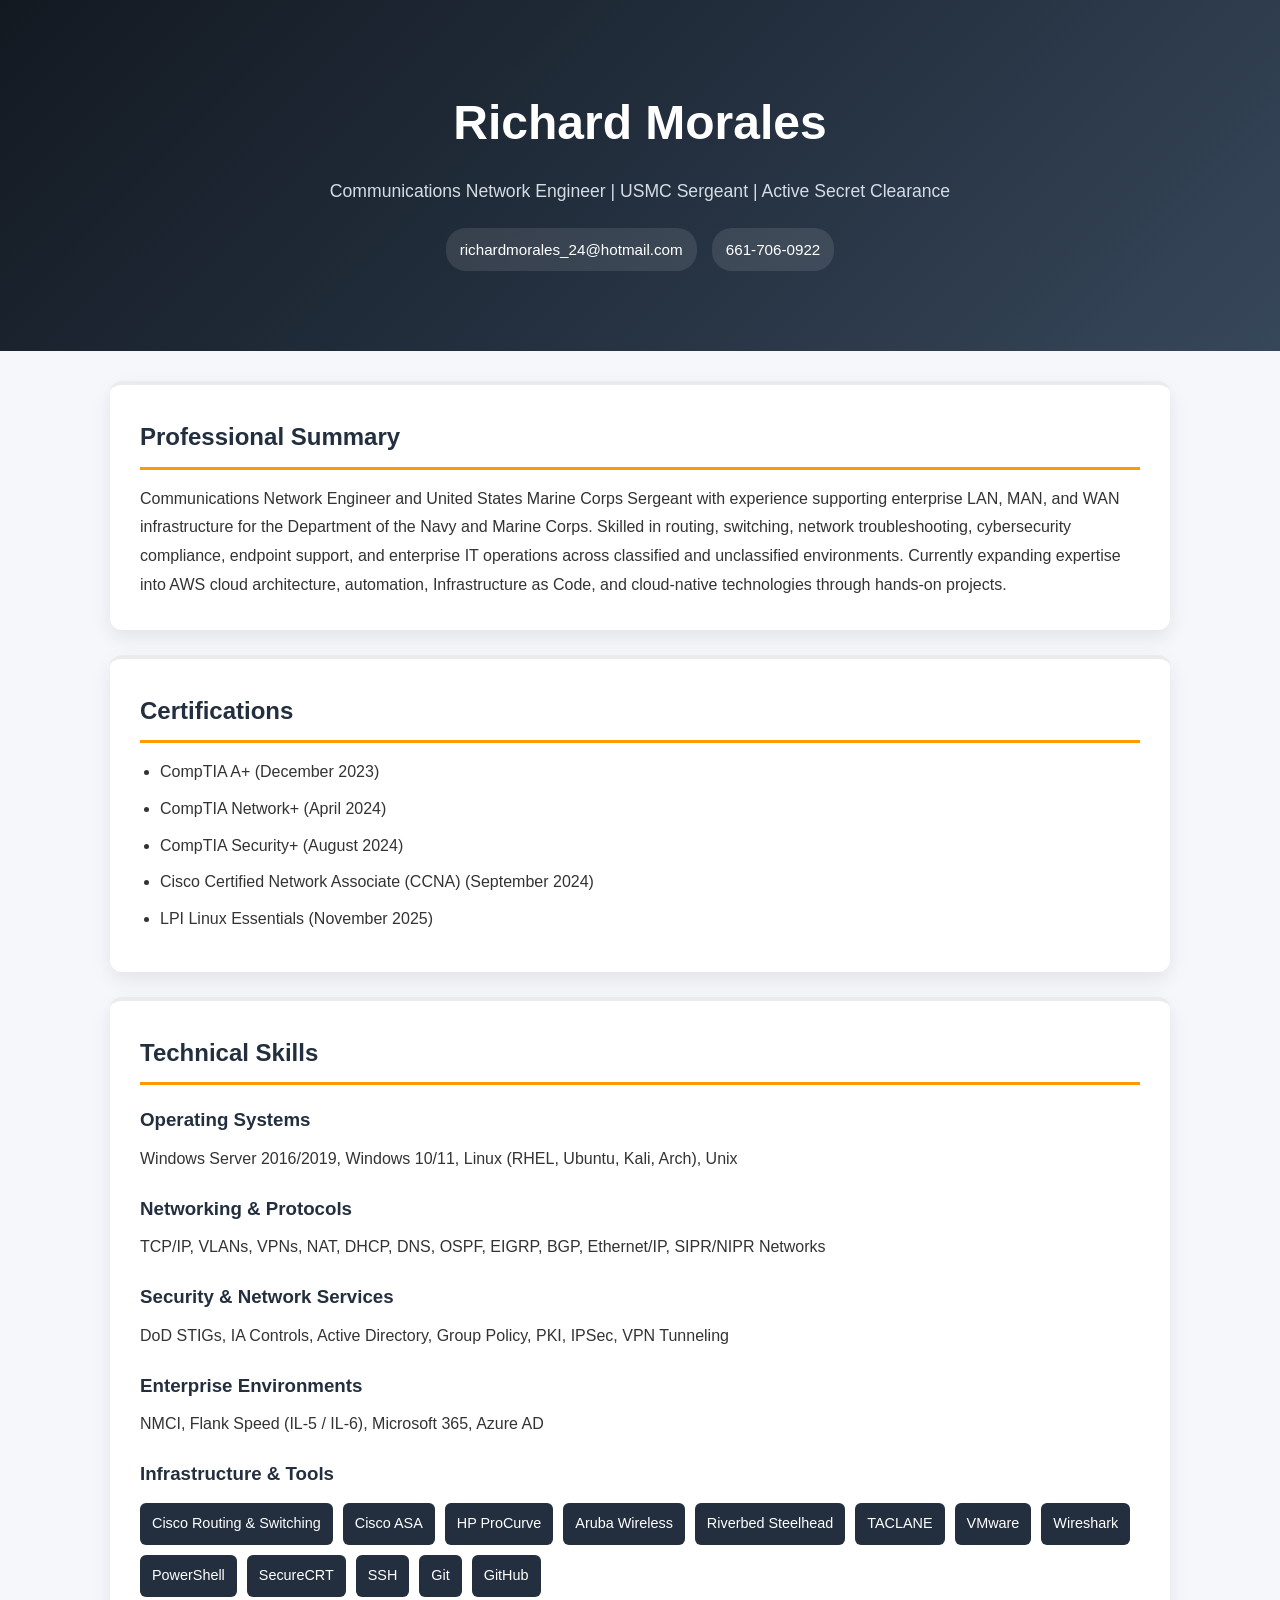
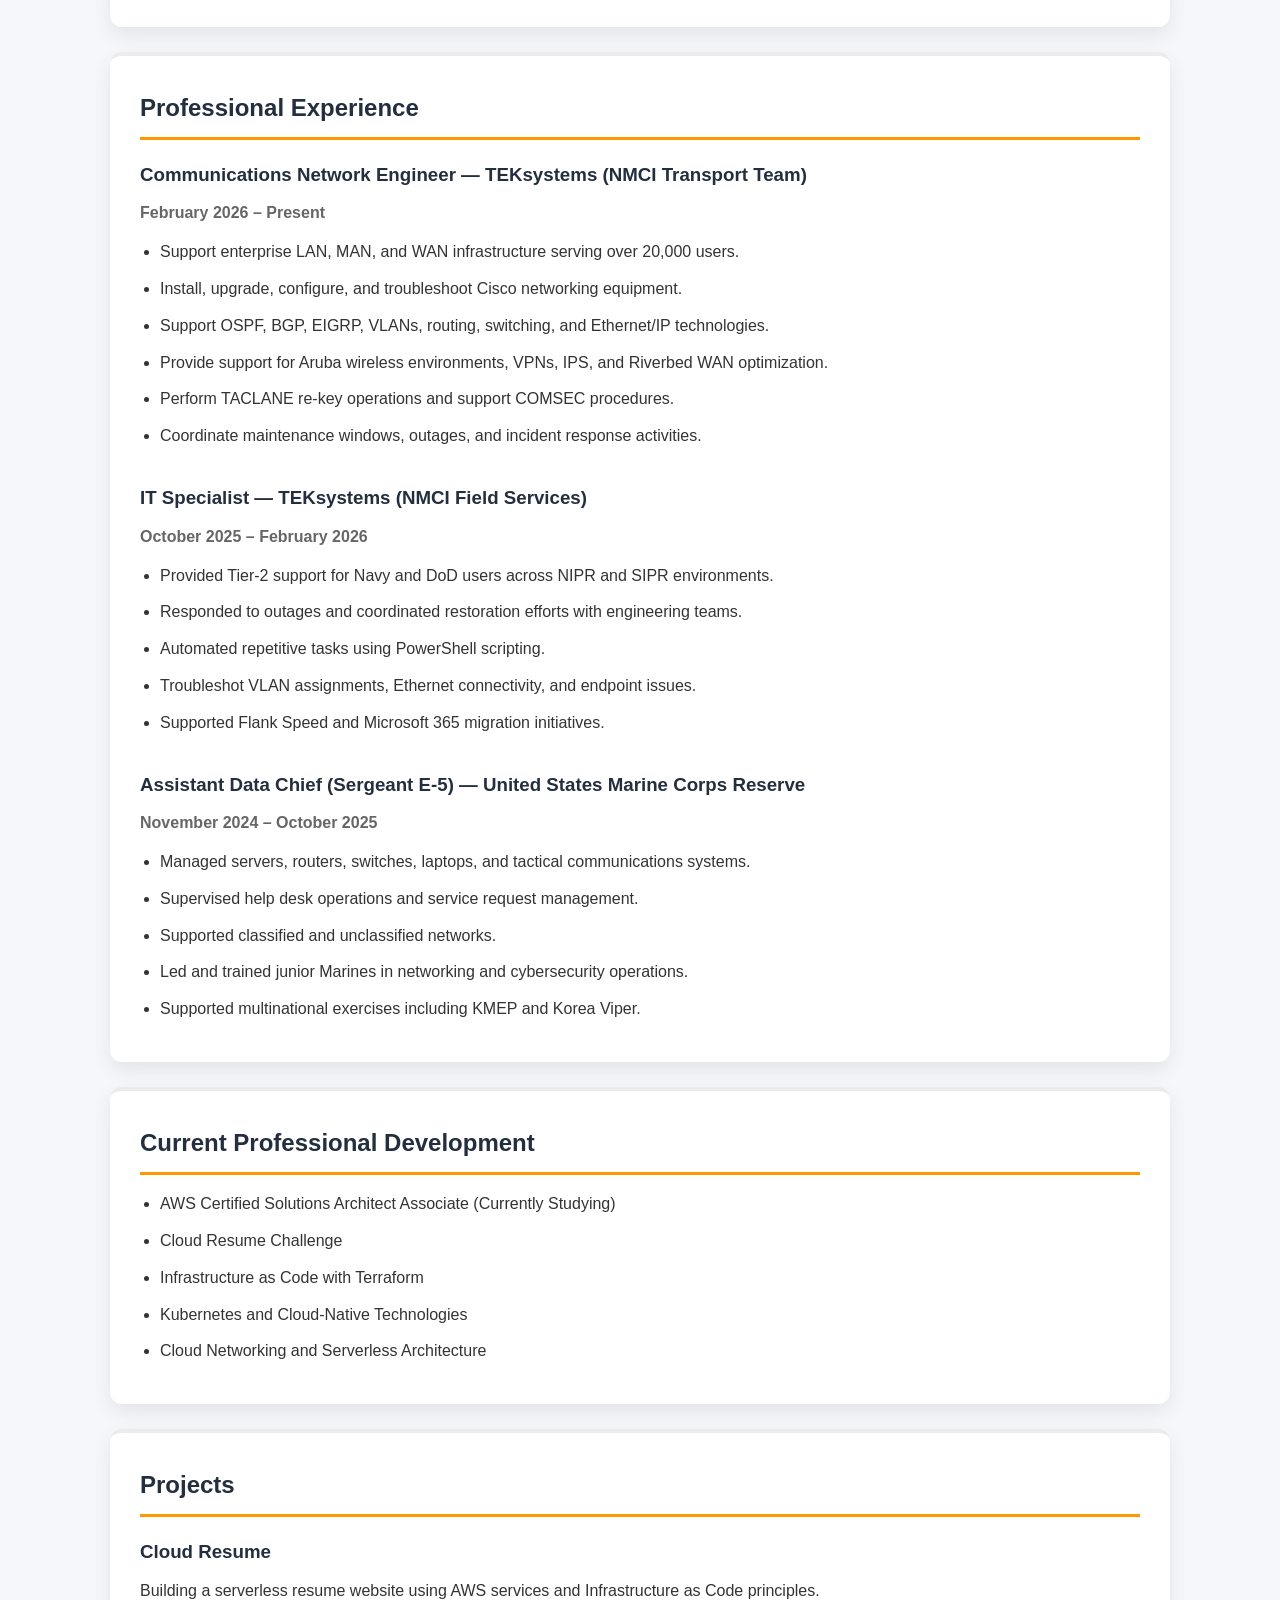
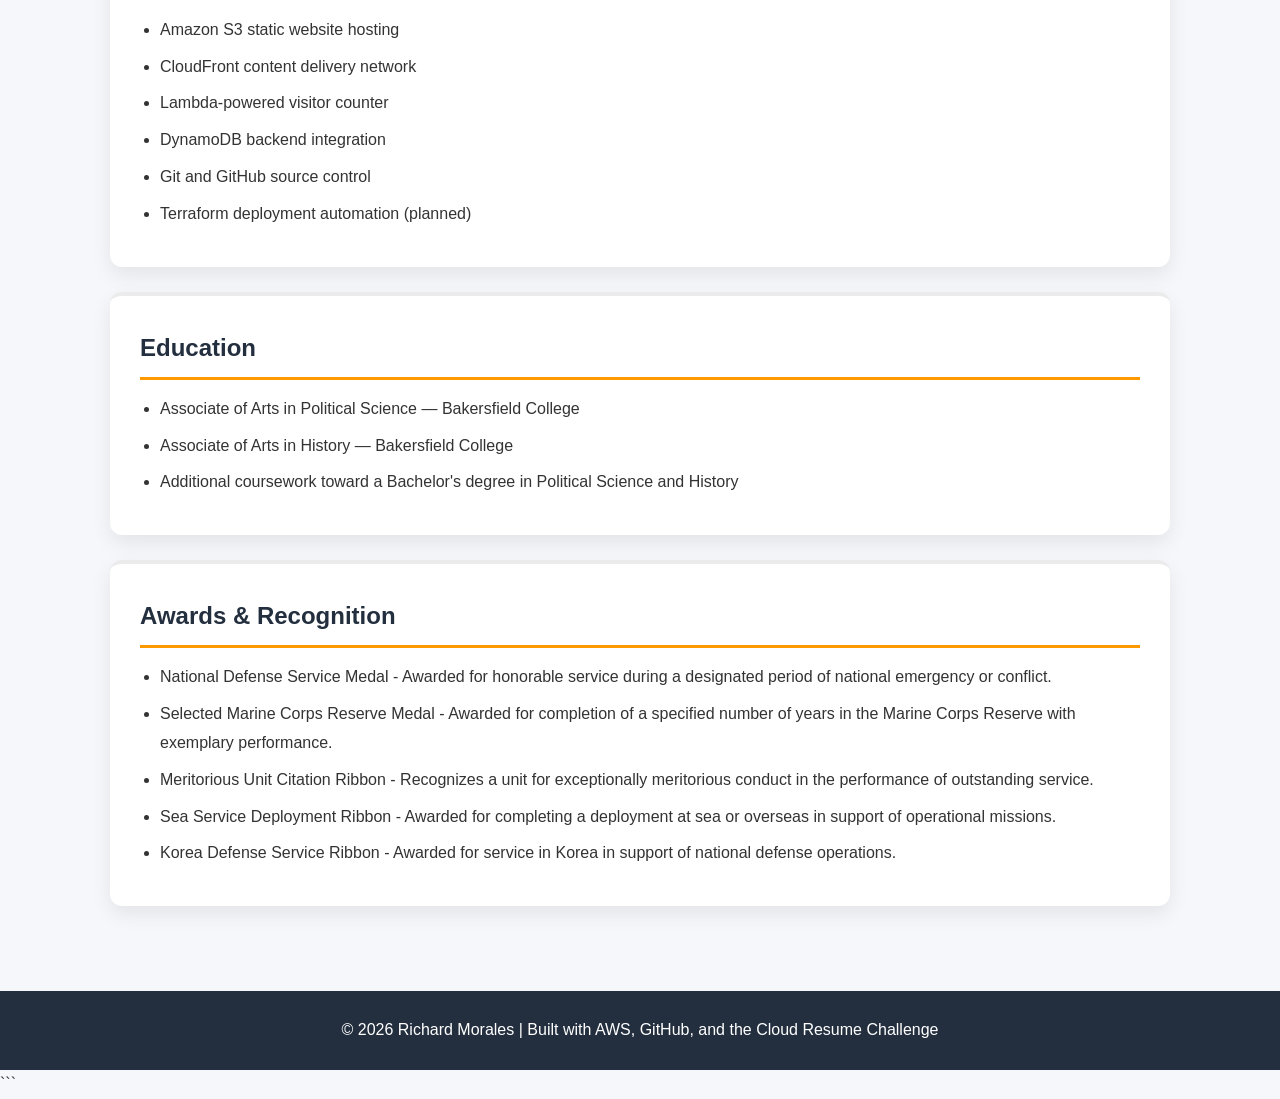
==== index.html.html @ ca12fe56 "added resume info" ====
<!DOCTYPE html>
<html lang="en">
<head>
    <meta charset="UTF-8">
    <meta name="viewport" content="width=device-width, initial-scale=1.0">
    <title>Richard Morales | Communications Network Engineer</title>

    <link rel="stylesheet" href="style.css">
</head>

<body>

<header>
    <h1>Richard Morales</h1>

    <p>
        Communications Network Engineer |
        USMC Sergeant |
        Active Secret Clearance
    </p>

    <div class="contact">
        <span>richardmorales_24@hotmail.com</span>
        <span>661-706-0922</span>
    </div>
</header>

<main class="container">

    <section class="card">
        <h2>Professional Summary</h2>

        <p>
            Communications Network Engineer and United States Marine Corps Sergeant
            with experience supporting enterprise LAN, MAN, and WAN infrastructure
            for the Department of the Navy and Marine Corps. Skilled in routing,
            switching, network troubleshooting, cybersecurity compliance,
            endpoint support, and enterprise IT operations across classified
            and unclassified environments. Currently expanding expertise into
            AWS cloud architecture, automation, Infrastructure as Code,
            and cloud-native technologies through hands-on projects.
        </p>
    </section>

    <section class="card">
        <h2>Certifications</h2>

        <ul>
            <li>CompTIA A+ (December 2023)</li>
            <li>CompTIA Network+ (April 2024)</li>
            <li>CompTIA Security+ (August 2024)</li>
            <li>Cisco Certified Network Associate (CCNA) (September 2024)</li>
            <li>LPI Linux Essentials (November 2025)</li>
        </ul>
    </section>

    <section class="card">
        <h2>Technical Skills</h2>

        <h3>Operating Systems</h3>
        <p>
            Windows Server 2016/2019, Windows 10/11,
            Linux (RHEL, Ubuntu, Kali, Arch), Unix
        </p>

        <h3>Networking & Protocols</h3>
        <p>
            TCP/IP, VLANs, VPNs, NAT, DHCP, DNS,
            OSPF, EIGRP, BGP, Ethernet/IP,
            SIPR/NIPR Networks
        </p>

        <h3>Security & Network Services</h3>
        <p>
            DoD STIGs, IA Controls, Active Directory,
            Group Policy, PKI, IPSec, VPN Tunneling
        </p>

        <h3>Enterprise Environments</h3>
        <p>
            NMCI, Flank Speed (IL-5 / IL-6),
            Microsoft 365, Azure AD
        </p>

        <h3>Infrastructure & Tools</h3>

        <div class="skills">
            <span>Cisco Routing & Switching</span>
            <span>Cisco ASA</span>
            <span>HP ProCurve</span>
            <span>Aruba Wireless</span>
            <span>Riverbed Steelhead</span>
            <span>TACLANE</span>
            <span>VMware</span>
            <span>Wireshark</span>
            <span>PowerShell</span>
            <span>SecureCRT</span>
            <span>SSH</span>
            <span>Git</span>
            <span>GitHub</span>
        </div>
    </section>

    <section class="card">
        <h2>Professional Experience</h2>

        <div class="job">
            <h3>Communications Network Engineer — TEKsystems (NMCI Transport Team)</h3>
            <p class="date">February 2026 – Present</p>

            <ul>
                <li>Support enterprise LAN, MAN, and WAN infrastructure serving over 20,000 users.</li>
                <li>Install, upgrade, configure, and troubleshoot Cisco networking equipment.</li>
                <li>Support OSPF, BGP, EIGRP, VLANs, routing, switching, and Ethernet/IP technologies.</li>
                <li>Provide support for Aruba wireless environments, VPNs, IPS, and Riverbed WAN optimization.</li>
                <li>Perform TACLANE re-key operations and support COMSEC procedures.</li>
                <li>Coordinate maintenance windows, outages, and incident response activities.</li>
            </ul>
        </div>

        <div class="job">
            <h3>IT Specialist — TEKsystems (NMCI Field Services)</h3>
            <p class="date">October 2025 – February 2026</p>

            <ul>
                <li>Provided Tier-2 support for Navy and DoD users across NIPR and SIPR environments.</li>
                <li>Responded to outages and coordinated restoration efforts with engineering teams.</li>
                <li>Automated repetitive tasks using PowerShell scripting.</li>
                <li>Troubleshot VLAN assignments, Ethernet connectivity, and endpoint issues.</li>
                <li>Supported Flank Speed and Microsoft 365 migration initiatives.</li>
            </ul>
        </div>

        <div class="job">
            <h3>Assistant Data Chief (Sergeant E-5) — United States Marine Corps Reserve</h3>
            <p class="date">November 2024 – October 2025</p>

            <ul>
                <li>Managed servers, routers, switches, laptops, and tactical communications systems.</li>
                <li>Supervised help desk operations and service request management.</li>
                <li>Supported classified and unclassified networks.</li>
                <li>Led and trained junior Marines in networking and cybersecurity operations.</li>
                <li>Supported multinational exercises including KMEP and Korea Viper.</li>
            </ul>
        </div>
    </section>

    <section class="card">
        <h2>Current Professional Development</h2>

        <ul>
            <li>AWS Certified Solutions Architect Associate (Currently Studying)</li>
            <li>Cloud Resume Challenge</li>
            <li>Infrastructure as Code with Terraform</li>
            <li>Kubernetes and Cloud-Native Technologies</li>
            <li>Cloud Networking and Serverless Architecture</li>
        </ul>
    </section>

    <section class="card">
        <h2>Projects</h2>

        <h3>Cloud Resume</h3>

        <p>
            Building a serverless resume website using AWS services and
            Infrastructure as Code principles.
        </p>

        <ul>
            <li>Amazon S3 static website hosting</li>
            <li>CloudFront content delivery network</li>
            <li>Lambda-powered visitor counter</li>
            <li>DynamoDB backend integration</li>
            <li>Git and GitHub source control</li>
            <li>Terraform deployment automation (planned)</li>
        </ul>
    </section>

    <section class="card">
        <h2>Education</h2>

        <ul>
            <li>Associate of Arts in Political Science — Bakersfield College</li>
            <li>Associate of Arts in History — Bakersfield College</li>
            <li>Additional coursework toward a Bachelor's degree in Political Science and History</li>
        </ul>
    </section>

    <section class="card">
        <h2>Awards & Recognition</h2>

        <ul>
            <li>National Defense Service Medal -  Awarded for honorable service during a designated period of national emergency or conflict. </li>
            <li>Selected Marine Corps Reserve Medal - Awarded for completion of a specified number of years in the Marine Corps Reserve with exemplary performance. </li>
            <li>Meritorious Unit Citation Ribbon - Recognizes a unit for exceptionally meritorious conduct in the performance of outstanding service.</li>
            <li>Sea Service Deployment Ribbon - Awarded for completing a deployment at sea or overseas in support of operational missions.</li>
            <li>Korea Defense Service Ribbon - Awarded for service in Korea in support of national defense operations.</li>
        </ul>
    </section>

</main>

<footer>
    © 2026 Richard Morales | Built with AWS, and GitHub
</footer>

<script src="script.js"></script>

</body>
</html>
```
---- style.css ----
/* ---------- Global Styles ---------- */

* {
    margin: 0;
    padding: 0;
    box-sizing: border-box;
}

body {
    font-family: "Segoe UI", Arial, sans-serif;
    background-color: #f5f7fa;
    color: #333;
    line-height: 1.8;
}

/* ---------- Header ---------- */

header {
    background: 
    linear-gradient(
        135deg, 
      #131921, 
      #232f3e,
      #37475a
    );
    color: white;
    text-align: center;
    padding: 80px 20px;
}

header h1 {
    font-size: 3rem;
    margin-bottom: 10px;
}

header p {
    font-size: 1.1rem;
    color: #d5dce5;
    margin-bottom: 20px;
}

.contact {
    display: flex;
    justify-content: center;
    flex-wrap: wrap;
    gap: 15px;
    font-size: 0.95rem;
}

.contact span {
    background-color: rgba(255,255,255,.1);
    padding: 8px 14px;
    border-radius: 20px;
}

/* ---------- Layout ---------- */

.container {
    max-width: 1100px;
    margin: auto;
    padding: 30px 20px;
}

/* ---------- Cards ---------- */

.card {
    background: white;
    border-radius: 12px;
    padding: 30px;
    margin-bottom: 25px;

    box-shadow:
        0 8px 20px rgba(0,0,0,.08);

    border-top: 4px solid rgba(0,0,0,.08);

    transition: transform .2s ease;
}

.card:hover {
    transform: translateY(-3px);
}

.card h2 {
    color: #232f3e;
    margin-bottom: 15px;
    padding-bottom: 8px;
    border-bottom: 3px solid #ff9900;
}

.card h3 {
    color: #232f3e;
    margin-top: 18px;
    margin-bottom: 8px;
}

/* ---------- Experience ---------- */

.job {
    margin-bottom: 30px;
}

.job:last-child {
    margin-bottom: 0;
}

.date {
    color: #666;
    font-weight: 600;
    margin-bottom: 10px;
}

/* ---------- Lists ---------- */

ul {
    margin-left: 20px;
    margin-top: 10px;
}

li {
    margin-bottom: 8px;
}

/* ---------- Skills ---------- */

.skills {
    display: flex;
    flex-wrap: wrap;
    gap: 10px;
    margin-top: 12px;
}

.skills span {
    background-color: #232f3e;
    color: white;
    padding: 8px 12px;
    border-radius: 6px;
    font-size: .9rem;
    font-weight: 500;
}

/* ---------- Project Highlights ---------- */

.project-list {
    margin-top: 15px;
}

.project-list li {
    margin-bottom: 10px;
}

/* ---------- Visitor Counter ---------- */

#visitorCount {
    font-size: 2rem;
    color: #ff9900;
    margin-top: 10px;
}

/* ---------- Footer ---------- */

footer {
    background-color: #232f3e;
    color: white;
    text-align: center;
    padding: 25px;
    margin-top: 30px;
}

/* ---------- Responsive ---------- */

@media (max-width: 768px) {

    header {
        padding: 40px 20px;
    }

    header h1 {
        font-size: 2.2rem;
    }

    header p {
        font-size: 1rem;
    }

    .contact {
        flex-direction: column;
        gap: 8px;
    }

    .card {
        padding: 20px;
    }

    .skills {
        gap: 8px;
    }

    .skills span {
        font-size: .85rem;
    }
}
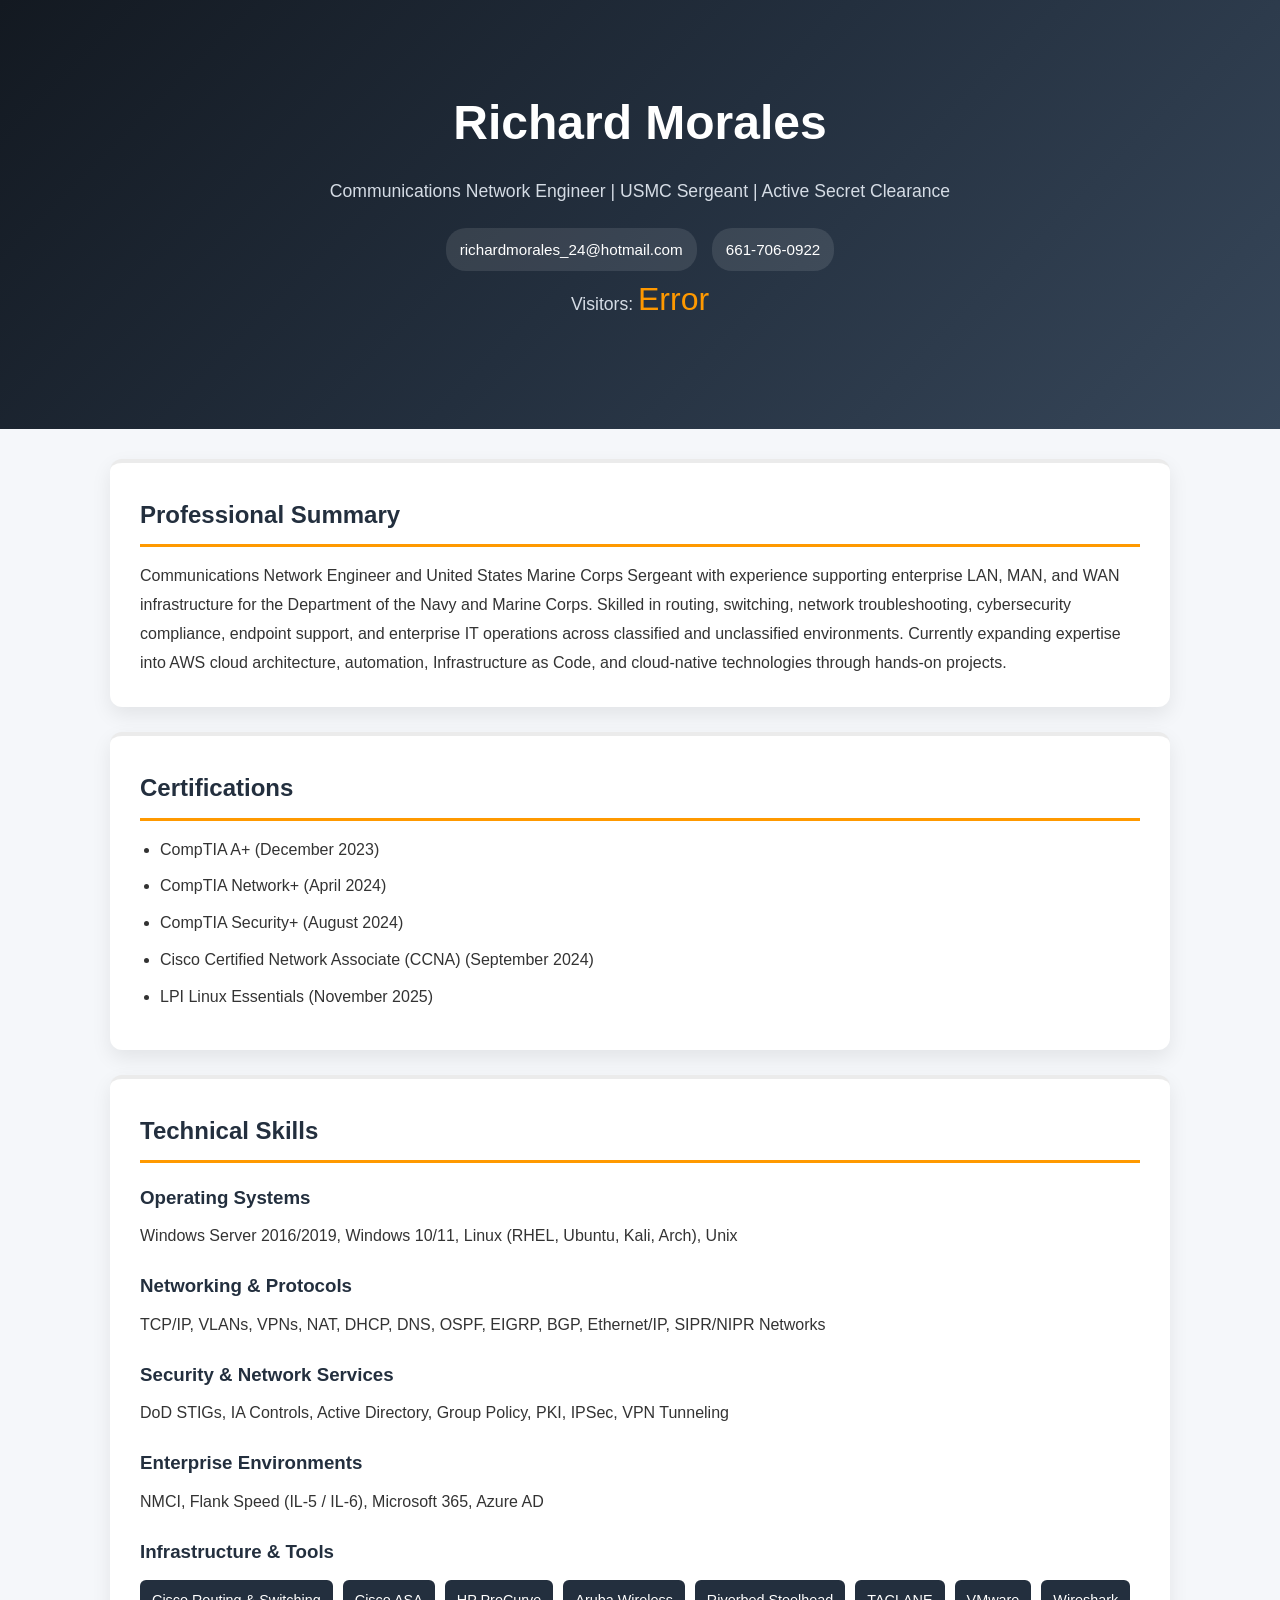
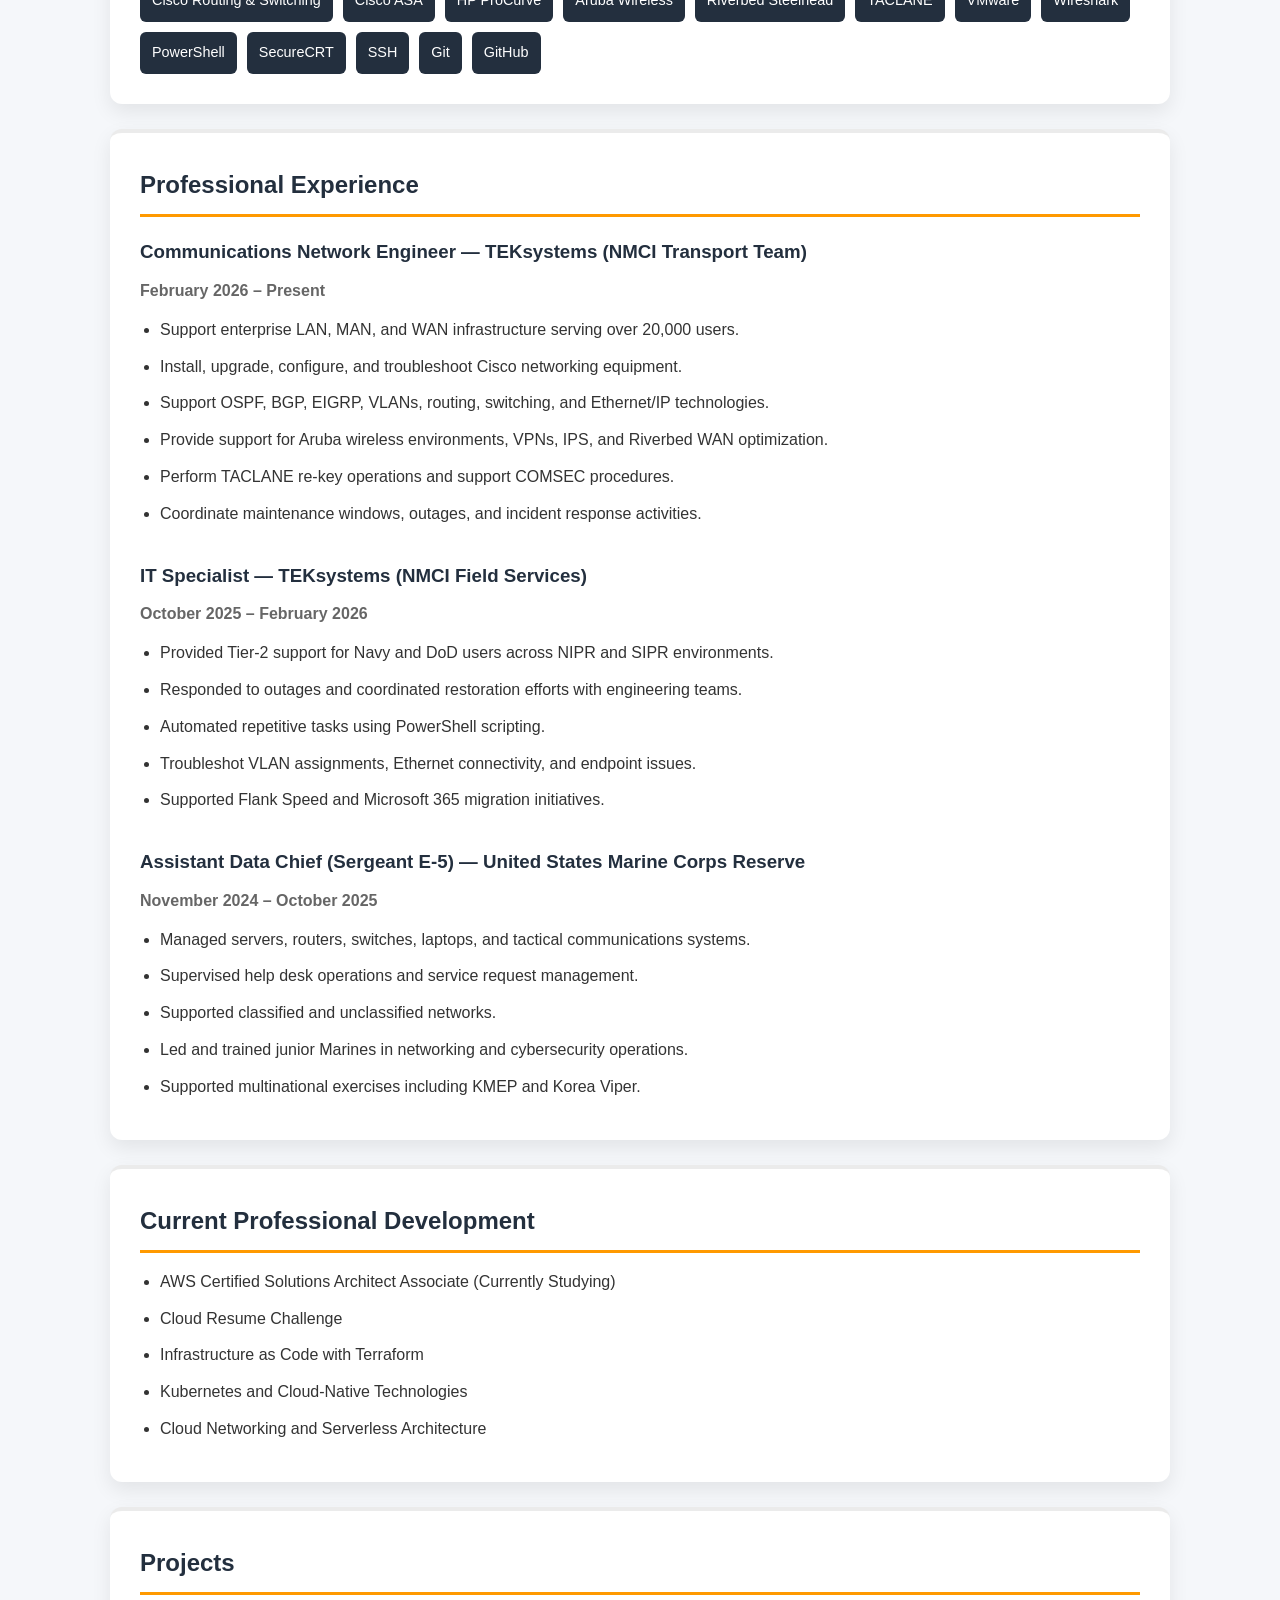
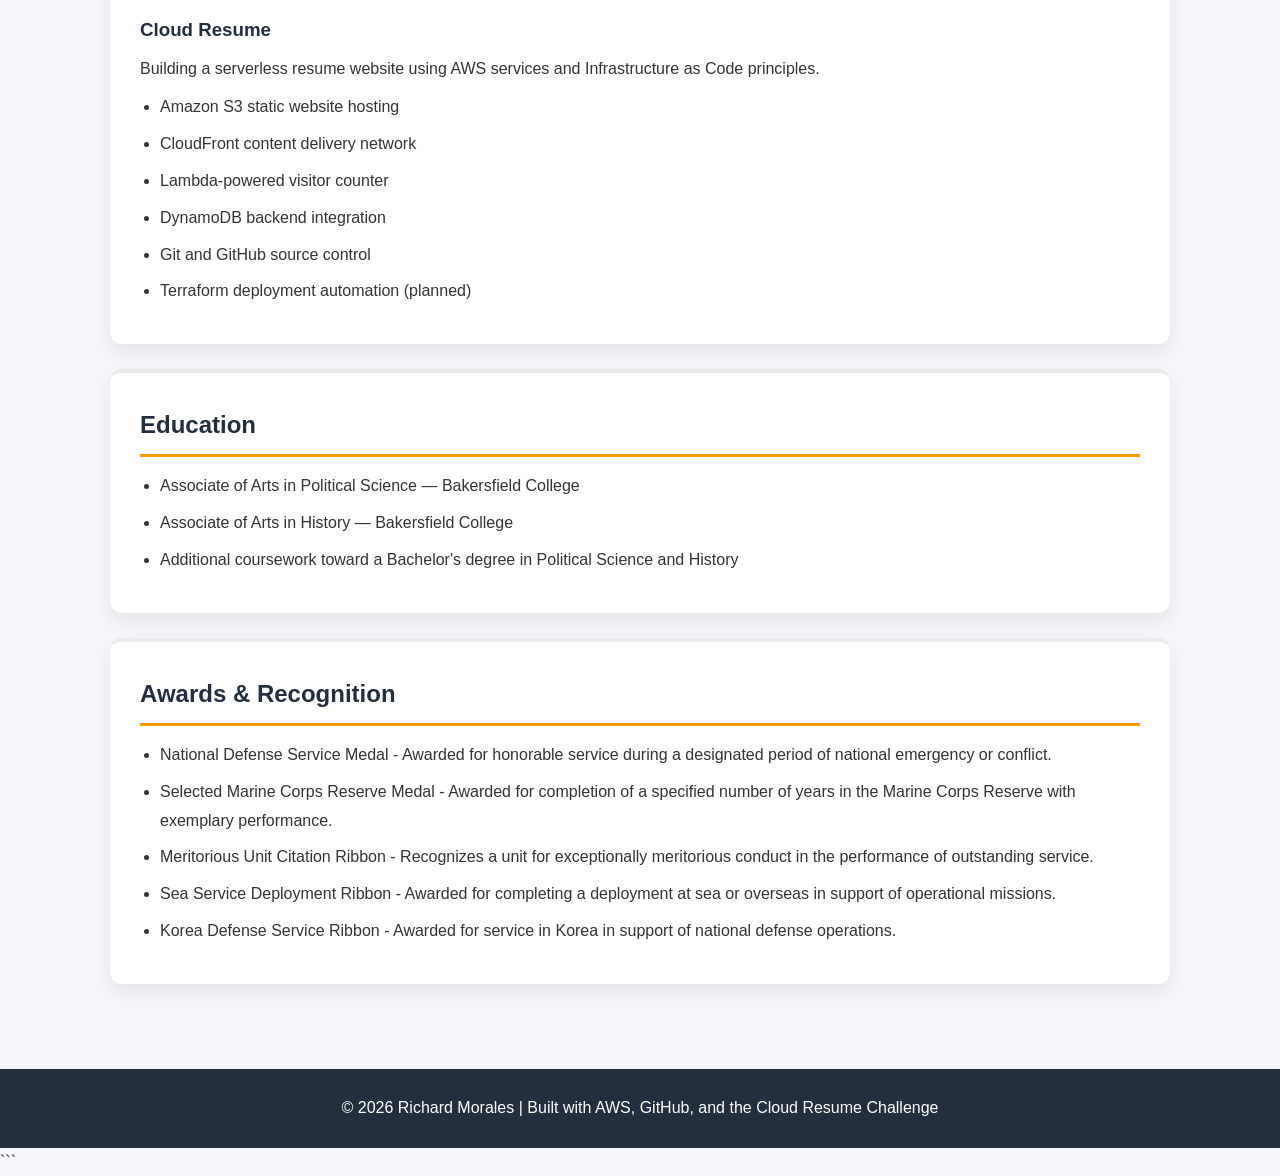
==== commit 40a33f0b: "added url" ====
--- a/index.html.html
+++ b/index.html.html
@@ -23,6 +23,12 @@
         <span>richardmorales_24@hotmail.com</span>
         <span>661-706-0922</span>
     </div>
+    <p class="visitor-counter">
+        Visitors:
+        <span id="visitorCount">
+            Loading...
+        </span>
+    </p>
 </header>
 
 <main class="container">
